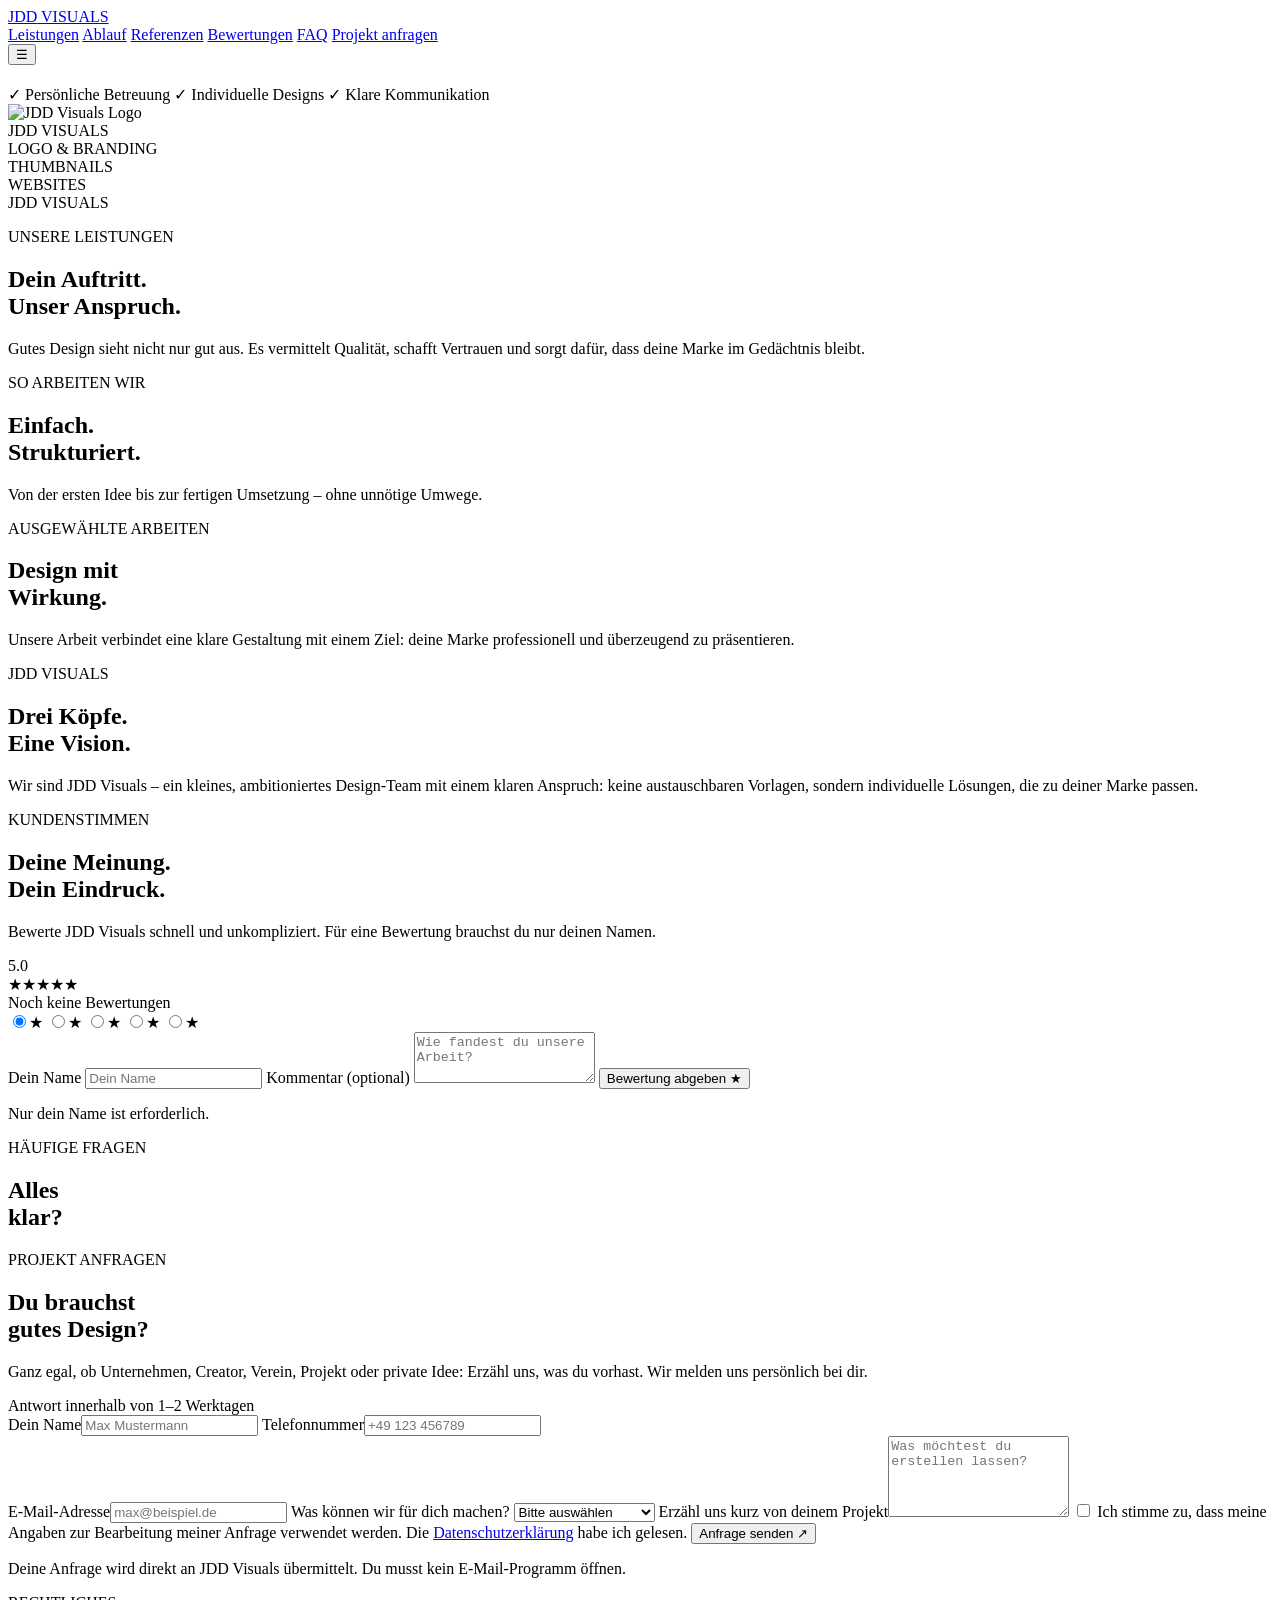
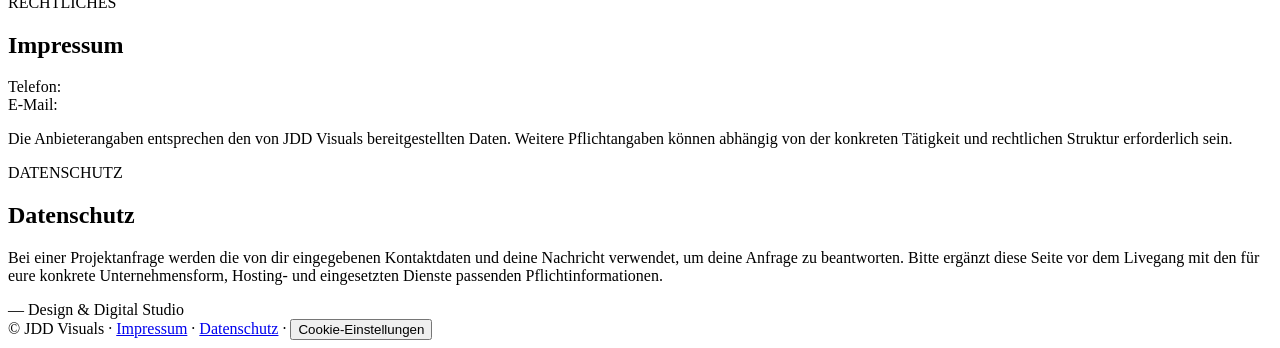
==== thanks.html @ 58c9cbb9 "Add thanks.html for project submission confirmation" ====
<!doctype html>
<html lang="de">
<head>
  <meta charset="UTF-8">
  <meta name="viewport" content="width=device-width, initial-scale=1.0">
  <meta name="description" content="JDD Visuals – Professionelles Logo-Design, Thumbnails und Websites für Marken, Unternehmen und Creator.">
  <meta name="theme-color" content="#050505">
  <title>JDD Visuals — Design, das Eindruck hinterlässt.</title>
  <link rel="preconnect" href="https://fonts.googleapis.com">
  <link rel="preconnect" href="https://fonts.gstatic.com" crossorigin>
  <link href="https://fonts.googleapis.com/css2?family=Inter:wght@400;500;600;700;800;900&display=swap" rel="stylesheet">
  <link rel="stylesheet" href="style.css">
  <link rel="icon" type="image/png" href="assets/favicon.png">
</head>
<body>
  <div class="noise"></div>

  <header class="nav">
    <a class="brand" href="#top">
      <span class="brand-mark">JDD</span>
      <span class="brand-name">VISUALS</span>
    </a>
    <nav>
      <a href="#services">Leistungen</a>
      <a href="#process">Ablauf</a>
      <a href="#work">Referenzen</a>
      <a href="#bewertungen">Bewertungen</a>
      <a href="#faq">FAQ</a>
      <a class="nav-cta" href="#contact">Projekt anfragen</a>
    </nav>
    <button class="menu" aria-label="Menü öffnen">☰</button>
  </header>

  <main id="top">
    <section class="hero">
      <div class="hero-copy">
        <div class="availability"><span></span><span id="availability"></span></div>
        <p class="eyebrow" id="heroEyebrow"></p>
        <h1 id="heroTitle"></h1>
        <p class="hero-text" id="heroText"></p>
        <div class="hero-actions">
          <a class="button primary" href="#contact" id="heroPrimary"></a>
          <a class="button ghost" href="#services" id="heroSecondary"></a>
        </div>
        <div class="trust-line">
          <span>✓ Persönliche Betreuung</span>
          <span>✓ Individuelle Designs</span>
          <span>✓ Klare Kommunikation</span>
        </div>
      </div>

      <div class="hero-art">
        <div class="art-glow"></div>
        <div class="art-ring"></div>
        <img src="assets/jdd-visuals-logo.png" alt="JDD Visuals Logo">
      </div>
    </section>

    <section class="ticker">
      <div>JDD VISUALS</div><div>LOGO & BRANDING</div><div>THUMBNAILS</div><div>WEBSITES</div><div>JDD VISUALS</div>
    </section>

    <section class="section" id="services">
      <div class="section-head">
        <div>
          <p class="eyebrow">UNSERE LEISTUNGEN</p>
          <h2>Dein Auftritt.<br><span>Unser Anspruch.</span></h2>
        </div>
        <p class="section-intro">
          Gutes Design sieht nicht nur gut aus. Es vermittelt Qualität, schafft Vertrauen
          und sorgt dafür, dass deine Marke im Gedächtnis bleibt.
        </p>
      </div>
      <div class="service-grid" id="servicesGrid"></div>
    </section>

    <section class="process section" id="process">
      <div class="section-head">
        <div>
          <p class="eyebrow">SO ARBEITEN WIR</p>
          <h2>Einfach.<br><span>Strukturiert.</span></h2>
        </div>
        <p class="section-intro">Von der ersten Idee bis zur fertigen Umsetzung – ohne unnötige Umwege.</p>
      </div>
      <div class="process-grid" id="processGrid"></div>
    </section>

    <section class="showcase" id="work">
      <div class="showcase-top">
        <div>
          <p class="eyebrow">AUSGEWÄHLTE ARBEITEN</p>
          <h2>Design mit<br><span>Wirkung.</span></h2>
        </div>
        <p>Unsere Arbeit verbindet eine klare Gestaltung mit einem Ziel: deine Marke professionell und überzeugend zu präsentieren.</p>
      </div>
      <div class="project-grid" id="projectsGrid"></div>
    </section>

    <section class="about section" id="about">
      <div class="about-card">
        <p class="eyebrow">JDD VISUALS</p>
        <h2>Drei Köpfe.<br><span>Eine Vision.</span></h2>
        <p>
          Wir sind JDD Visuals – ein kleines, ambitioniertes Design-Team mit einem klaren Anspruch:
          keine austauschbaren Vorlagen, sondern individuelle Lösungen, die zu deiner Marke passen.
        </p>
        <div class="stats" id="statsGrid"></div>
      </div>
    </section>


    <section class="reviews section" id="bewertungen">
      <div class="section-head">
        <div>
          <p class="eyebrow">KUNDENSTIMMEN</p>
          <h2>Deine Meinung.<br><span>Dein Eindruck.</span></h2>
        </div>
        <p class="section-intro">Bewerte JDD Visuals schnell und unkompliziert. Für eine Bewertung brauchst du nur deinen Namen.</p>
      </div>

      <div class="reviews-layout">
        <div class="review-summary">
          <div class="rating-big" id="ratingAverage">5.0</div>
          <div class="stars" id="ratingStars">★★★★★</div>
          <div class="rating-count" id="ratingCount">Noch keine Bewertungen</div>
        </div>

        <form class="review-form" id="reviewForm">
          <div class="review-stars" aria-label="Bewertung auswählen">
            <input type="radio" id="star5" name="rating" value="5" checked><label for="star5" title="5 Sterne">★</label>
            <input type="radio" id="star4" name="rating" value="4"><label for="star4" title="4 Sterne">★</label>
            <input type="radio" id="star3" name="rating" value="3"><label for="star3" title="3 Sterne">★</label>
            <input type="radio" id="star2" name="rating" value="2"><label for="star2" title="2 Sterne">★</label>
            <input type="radio" id="star1" name="rating" value="1"><label for="star1" title="1 Stern">★</label>
          </div>

          <label>Dein Name
            <input required name="reviewerName" type="text" maxlength="60" autocomplete="name" placeholder="Dein Name">
          </label>

          <label>Kommentar <span class="optional">(optional)</span>
            <textarea name="reviewText" maxlength="300" rows="3" placeholder="Wie fandest du unsere Arbeit?"></textarea>
          </label>

          <button class="button primary" type="submit">Bewertung abgeben <span>★</span></button>
          <p class="form-note">Nur dein Name ist erforderlich.</p>
        </form>
      </div>

      <div class="review-list" id="reviewList"></div>
    </section>

    <section class="faq section" id="faq">
      <div class="section-head">
        <div>
          <p class="eyebrow">HÄUFIGE FRAGEN</p>
          <h2>Alles<br><span>klar?</span></h2>
        </div>
      </div>
      <div class="faq-list" id="faqList"></div>
    </section>

    <section class="contact section" id="contact">
      <div class="contact-wrap">
        <div class="contact-copy">
          <div class="availability centered"><span></span><span id="availability2"></span></div>
          <p class="eyebrow">PROJEKT ANFRAGEN</p>
          <h2>Du brauchst<br><span>gutes Design?</span></h2>
          <p>Ganz egal, ob Unternehmen, Creator, Verein, Projekt oder private Idee: Erzähl uns, was du vorhast. Wir melden uns persönlich bei dir.</p>
          <div class="contact-meta">
            <span id="instagram"></span>
            <span>Antwort innerhalb von 1–2 Werktagen</span>
          </div>
        </div>

        <form class="contact-form" id="projectForm"
          action="https://formsubmit.co/hello@jdd-visuals.de"
          method="POST">
          <input type="hidden" name="_subject" value="Neue Projektanfrage – JDD Visuals">
          <input type="hidden" name="_captcha" value="true">
          <input type="hidden" name="_template" value="table">
          <input type="hidden" name="_replyto" value="">
          <input type="hidden" name="_next" value="https://dscalling.github.io/jdd-visuals/thanks.html">
          <input type="hidden" name="_autoresponse" value="Vielen Dank für deine Anfrage bei JDD Visuals! Wir haben deine Anfrage erhalten und melden uns persönlich bei dir. — JDD Visuals | Design & Digital Studio">
          <input type="hidden" name="_next" value="">

          <div class="form-row">
            <label>Dein Name<input required name="name" type="text" autocomplete="name" placeholder="Max Mustermann"></label>
            <label>Telefonnummer<input required name="phone" type="tel" autocomplete="tel" placeholder="+49 123 456789"></label>
          </div>
          <label>E-Mail-Adresse<input required name="email" type="email" autocomplete="email" placeholder="max@beispiel.de"></label>
          <label>Was können wir für dich machen?
            <select name="service" required>
              <option value="" selected disabled>Bitte auswählen</option>
              <option>Logo & Branding</option>
              <option>Thumbnail Design</option>
              <option>Website</option>
              <option>Mehrere Leistungen</option>
              <option>Etwas anderes</option>
            </select>
          </label>
          <label>Erzähl uns kurz von deinem Projekt<textarea required name="message" rows="5" placeholder="Was möchtest du erstellen lassen?"></textarea></label>
          <label class="consent"><input required type="checkbox" name="consent"> <span>Ich stimme zu, dass meine Angaben zur Bearbeitung meiner Anfrage verwendet werden. Die <a href="#datenschutz">Datenschutzerklärung</a> habe ich gelesen.</span></label>
          <button class="button primary form-submit" type="submit">Anfrage senden <span>↗</span></button>
          <p class="form-note">Deine Anfrage wird direkt an JDD Visuals übermittelt. Du musst kein E-Mail-Programm öffnen.</p>
          <p class="form-success" id="formSuccess" hidden>Vielen Dank! Deine Anfrage wurde übermittelt.</p>
        </form>
      </div>
    </section>

    <section class="legal section" id="impressum">
      <div class="legal-grid">
        <article>
          <p class="eyebrow">RECHTLICHES</p>
          <h2>Impressum</h2>
          <div class="legal-text">
            <p><strong id="legalOwner"></strong></p>
            <p id="legalAddress"></p>
            <p>Telefon: <span id="legalPhone"></span><br>E-Mail: <span id="legalEmail"></span></p>
            <p class="legal-note">Die Anbieterangaben entsprechen den von JDD Visuals bereitgestellten Daten. Weitere Pflichtangaben können abhängig von der konkreten Tätigkeit und rechtlichen Struktur erforderlich sein.</p>
          </div>
        </article>

        <article id="datenschutz">
          <p class="eyebrow">DATENSCHUTZ</p>
          <h2>Datenschutz</h2>
          <div class="legal-text">
            <p id="privacyText"></p>
            <p>Bei einer Projektanfrage werden die von dir eingegebenen Kontaktdaten und deine Nachricht verwendet, um deine Anfrage zu beantworten. Bitte ergänzt diese Seite vor dem Livegang mit den für eure konkrete Unternehmensform, Hosting- und eingesetzten Dienste passenden Pflichtinformationen.</p>
          </div>
        </article>
      </div>
    </section>
  </main>

  <footer>
    <div><strong id="footerBrand"></strong> — Design & Digital Studio</div>
    <div>© <span id="year"></span> JDD Visuals · <a href="#impressum">Impressum</a> · <a href="#datenschutz">Datenschutz</a> · <button class="footer-cookie" id="cookieSettings">Cookie-Einstellungen</button></div>
  </footer>


  <div class="cookie-banner" id="cookieBanner" role="dialog" aria-label="Cookie-Hinweis" hidden>
    <div>
      <strong>Cookies & Datenschutz</strong>
      <p id="cookieText"></p>
    </div>
    <div class="cookie-actions">
      <button class="cookie-btn secondary" id="cookieNecessary">Nur notwendige</button>
      <button class="cookie-btn primary" id="cookieAccept">Akzeptieren</button>
    </div>
  </div>
  <script src="config.js"></script>
  <script src="script.js"></script>
</body>
</html>
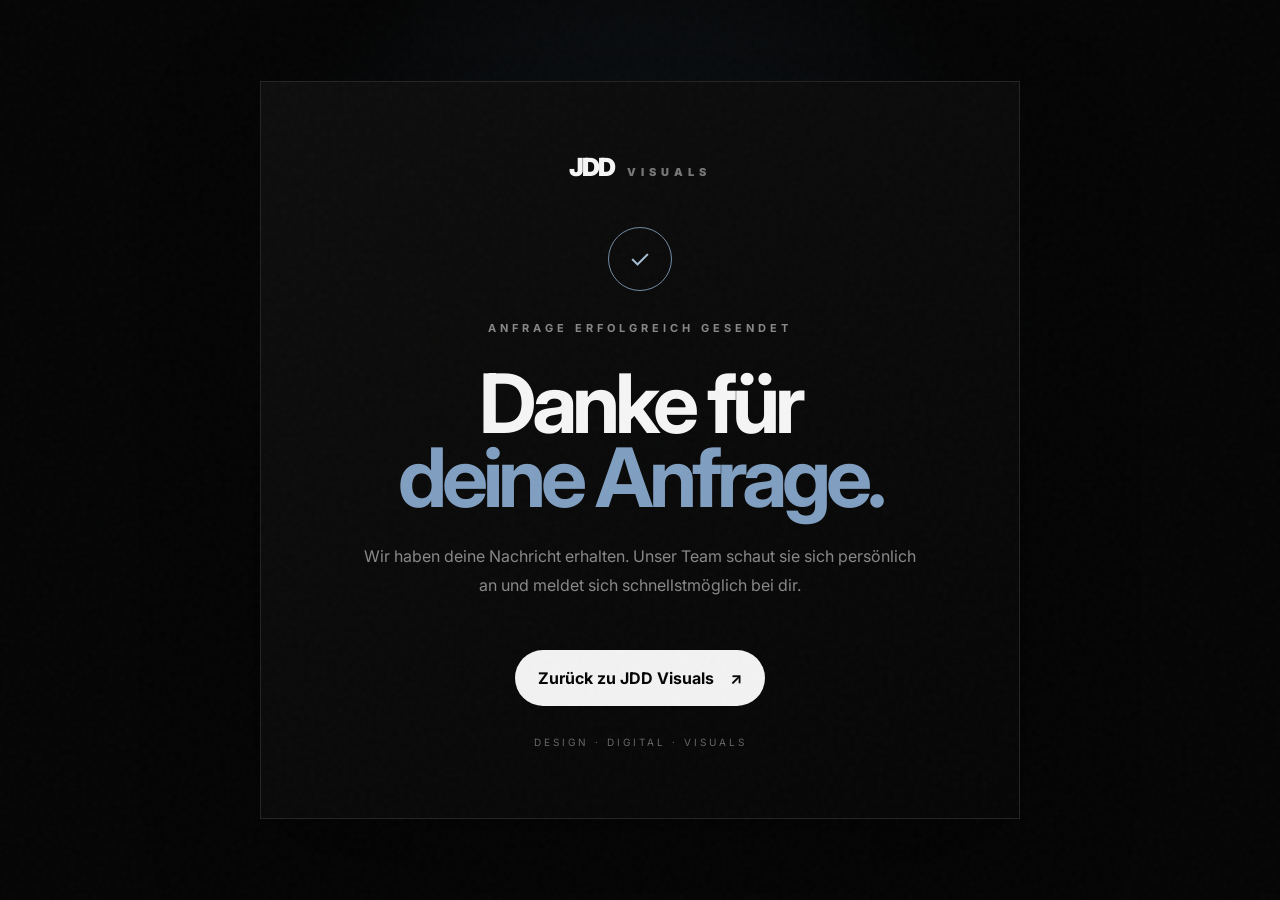
==== commit a6e7f8e9: "Add thanks.html for thank you page" ====
--- a/thanks.html
+++ b/thanks.html
@@ -3,253 +3,35 @@
 <head>
   <meta charset="UTF-8">
   <meta name="viewport" content="width=device-width, initial-scale=1.0">
-  <meta name="description" content="JDD Visuals – Professionelles Logo-Design, Thumbnails und Websites für Marken, Unternehmen und Creator.">
   <meta name="theme-color" content="#050505">
-  <title>JDD Visuals — Design, das Eindruck hinterlässt.</title>
+  <title>Vielen Dank — JDD Visuals</title>
+  <link rel="icon" type="image/png" href="assets/favicon.png">
   <link rel="preconnect" href="https://fonts.googleapis.com">
   <link rel="preconnect" href="https://fonts.gstatic.com" crossorigin>
   <link href="https://fonts.googleapis.com/css2?family=Inter:wght@400;500;600;700;800;900&display=swap" rel="stylesheet">
   <link rel="stylesheet" href="style.css">
-  <link rel="icon" type="image/png" href="assets/favicon.png">
+  <style>
+    .thanks-page{min-height:100vh;display:flex;align-items:center;justify-content:center;padding:40px;background:radial-gradient(circle at 50% 35%,rgba(65,105,145,.18),transparent 48%)}
+    .thanks-card{width:min(760px,100%);border:1px solid #242424;background:linear-gradient(145deg,#0e0e0e,#060606);padding:70px;text-align:center;box-shadow:0 35px 100px rgba(0,0,0,.45)}
+    .thanks-logo{font-size:25px;font-weight:900;letter-spacing:-2px;margin-bottom:45px}.thanks-logo span{font-size:11px;letter-spacing:5px;color:#777;margin-left:10px}
+    .thanks-check{width:64px;height:64px;border:1px solid #718ba6;border-radius:50%;display:flex;align-items:center;justify-content:center;margin:0 auto 28px;color:#a7bfd5;font-size:25px}
+    .thanks-card h1{font-size:clamp(48px,7vw,82px);line-height:.9;letter-spacing:-5px;margin:0}.thanks-card h1 span{color:#809fc1}
+    .thanks-card p{color:#888;line-height:1.8;max-width:570px;margin:28px auto}.thanks-meta{font-size:10px;letter-spacing:3px;color:#666;text-transform:uppercase;margin-top:30px}
+    @media(max-width:600px){.thanks-card{padding:45px 25px}.thanks-card h1{letter-spacing:-3px}}
+  </style>
 </head>
 <body>
   <div class="noise"></div>
-
-  <header class="nav">
-    <a class="brand" href="#top">
-      <span class="brand-mark">JDD</span>
-      <span class="brand-name">VISUALS</span>
-    </a>
-    <nav>
-      <a href="#services">Leistungen</a>
-      <a href="#process">Ablauf</a>
-      <a href="#work">Referenzen</a>
-      <a href="#bewertungen">Bewertungen</a>
-      <a href="#faq">FAQ</a>
-      <a class="nav-cta" href="#contact">Projekt anfragen</a>
-    </nav>
-    <button class="menu" aria-label="Menü öffnen">☰</button>
-  </header>
-
-  <main id="top">
-    <section class="hero">
-      <div class="hero-copy">
-        <div class="availability"><span></span><span id="availability"></span></div>
-        <p class="eyebrow" id="heroEyebrow"></p>
-        <h1 id="heroTitle"></h1>
-        <p class="hero-text" id="heroText"></p>
-        <div class="hero-actions">
-          <a class="button primary" href="#contact" id="heroPrimary"></a>
-          <a class="button ghost" href="#services" id="heroSecondary"></a>
-        </div>
-        <div class="trust-line">
-          <span>✓ Persönliche Betreuung</span>
-          <span>✓ Individuelle Designs</span>
-          <span>✓ Klare Kommunikation</span>
-        </div>
-      </div>
-
-      <div class="hero-art">
-        <div class="art-glow"></div>
-        <div class="art-ring"></div>
-        <img src="assets/jdd-visuals-logo.png" alt="JDD Visuals Logo">
-      </div>
-    </section>
-
-    <section class="ticker">
-      <div>JDD VISUALS</div><div>LOGO & BRANDING</div><div>THUMBNAILS</div><div>WEBSITES</div><div>JDD VISUALS</div>
-    </section>
-
-    <section class="section" id="services">
-      <div class="section-head">
-        <div>
-          <p class="eyebrow">UNSERE LEISTUNGEN</p>
-          <h2>Dein Auftritt.<br><span>Unser Anspruch.</span></h2>
-        </div>
-        <p class="section-intro">
-          Gutes Design sieht nicht nur gut aus. Es vermittelt Qualität, schafft Vertrauen
-          und sorgt dafür, dass deine Marke im Gedächtnis bleibt.
-        </p>
-      </div>
-      <div class="service-grid" id="servicesGrid"></div>
-    </section>
-
-    <section class="process section" id="process">
-      <div class="section-head">
-        <div>
-          <p class="eyebrow">SO ARBEITEN WIR</p>
-          <h2>Einfach.<br><span>Strukturiert.</span></h2>
-        </div>
-        <p class="section-intro">Von der ersten Idee bis zur fertigen Umsetzung – ohne unnötige Umwege.</p>
-      </div>
-      <div class="process-grid" id="processGrid"></div>
-    </section>
-
-    <section class="showcase" id="work">
-      <div class="showcase-top">
-        <div>
-          <p class="eyebrow">AUSGEWÄHLTE ARBEITEN</p>
-          <h2>Design mit<br><span>Wirkung.</span></h2>
-        </div>
-        <p>Unsere Arbeit verbindet eine klare Gestaltung mit einem Ziel: deine Marke professionell und überzeugend zu präsentieren.</p>
-      </div>
-      <div class="project-grid" id="projectsGrid"></div>
-    </section>
-
-    <section class="about section" id="about">
-      <div class="about-card">
-        <p class="eyebrow">JDD VISUALS</p>
-        <h2>Drei Köpfe.<br><span>Eine Vision.</span></h2>
-        <p>
-          Wir sind JDD Visuals – ein kleines, ambitioniertes Design-Team mit einem klaren Anspruch:
-          keine austauschbaren Vorlagen, sondern individuelle Lösungen, die zu deiner Marke passen.
-        </p>
-        <div class="stats" id="statsGrid"></div>
-      </div>
-    </section>
-
-
-    <section class="reviews section" id="bewertungen">
-      <div class="section-head">
-        <div>
-          <p class="eyebrow">KUNDENSTIMMEN</p>
-          <h2>Deine Meinung.<br><span>Dein Eindruck.</span></h2>
-        </div>
-        <p class="section-intro">Bewerte JDD Visuals schnell und unkompliziert. Für eine Bewertung brauchst du nur deinen Namen.</p>
-      </div>
-
-      <div class="reviews-layout">
-        <div class="review-summary">
-          <div class="rating-big" id="ratingAverage">5.0</div>
-          <div class="stars" id="ratingStars">★★★★★</div>
-          <div class="rating-count" id="ratingCount">Noch keine Bewertungen</div>
-        </div>
-
-        <form class="review-form" id="reviewForm">
-          <div class="review-stars" aria-label="Bewertung auswählen">
-            <input type="radio" id="star5" name="rating" value="5" checked><label for="star5" title="5 Sterne">★</label>
-            <input type="radio" id="star4" name="rating" value="4"><label for="star4" title="4 Sterne">★</label>
-            <input type="radio" id="star3" name="rating" value="3"><label for="star3" title="3 Sterne">★</label>
-            <input type="radio" id="star2" name="rating" value="2"><label for="star2" title="2 Sterne">★</label>
-            <input type="radio" id="star1" name="rating" value="1"><label for="star1" title="1 Stern">★</label>
-          </div>
-
-          <label>Dein Name
-            <input required name="reviewerName" type="text" maxlength="60" autocomplete="name" placeholder="Dein Name">
-          </label>
-
-          <label>Kommentar <span class="optional">(optional)</span>
-            <textarea name="reviewText" maxlength="300" rows="3" placeholder="Wie fandest du unsere Arbeit?"></textarea>
-          </label>
-
-          <button class="button primary" type="submit">Bewertung abgeben <span>★</span></button>
-          <p class="form-note">Nur dein Name ist erforderlich.</p>
-        </form>
-      </div>
-
-      <div class="review-list" id="reviewList"></div>
-    </section>
-
-    <section class="faq section" id="faq">
-      <div class="section-head">
-        <div>
-          <p class="eyebrow">HÄUFIGE FRAGEN</p>
-          <h2>Alles<br><span>klar?</span></h2>
-        </div>
-      </div>
-      <div class="faq-list" id="faqList"></div>
-    </section>
-
-    <section class="contact section" id="contact">
-      <div class="contact-wrap">
-        <div class="contact-copy">
-          <div class="availability centered"><span></span><span id="availability2"></span></div>
-          <p class="eyebrow">PROJEKT ANFRAGEN</p>
-          <h2>Du brauchst<br><span>gutes Design?</span></h2>
-          <p>Ganz egal, ob Unternehmen, Creator, Verein, Projekt oder private Idee: Erzähl uns, was du vorhast. Wir melden uns persönlich bei dir.</p>
-          <div class="contact-meta">
-            <span id="instagram"></span>
-            <span>Antwort innerhalb von 1–2 Werktagen</span>
-          </div>
-        </div>
-
-        <form class="contact-form" id="projectForm"
-          action="https://formsubmit.co/hello@jdd-visuals.de"
-          method="POST">
-          <input type="hidden" name="_subject" value="Neue Projektanfrage – JDD Visuals">
-          <input type="hidden" name="_captcha" value="true">
-          <input type="hidden" name="_template" value="table">
-          <input type="hidden" name="_replyto" value="">
-          <input type="hidden" name="_next" value="https://dscalling.github.io/jdd-visuals/thanks.html">
-          <input type="hidden" name="_autoresponse" value="Vielen Dank für deine Anfrage bei JDD Visuals! Wir haben deine Anfrage erhalten und melden uns persönlich bei dir. — JDD Visuals | Design & Digital Studio">
-          <input type="hidden" name="_next" value="">
-
-          <div class="form-row">
-            <label>Dein Name<input required name="name" type="text" autocomplete="name" placeholder="Max Mustermann"></label>
-            <label>Telefonnummer<input required name="phone" type="tel" autocomplete="tel" placeholder="+49 123 456789"></label>
-          </div>
-          <label>E-Mail-Adresse<input required name="email" type="email" autocomplete="email" placeholder="max@beispiel.de"></label>
-          <label>Was können wir für dich machen?
-            <select name="service" required>
-              <option value="" selected disabled>Bitte auswählen</option>
-              <option>Logo & Branding</option>
-              <option>Thumbnail Design</option>
-              <option>Website</option>
-              <option>Mehrere Leistungen</option>
-              <option>Etwas anderes</option>
-            </select>
-          </label>
-          <label>Erzähl uns kurz von deinem Projekt<textarea required name="message" rows="5" placeholder="Was möchtest du erstellen lassen?"></textarea></label>
-          <label class="consent"><input required type="checkbox" name="consent"> <span>Ich stimme zu, dass meine Angaben zur Bearbeitung meiner Anfrage verwendet werden. Die <a href="#datenschutz">Datenschutzerklärung</a> habe ich gelesen.</span></label>
-          <button class="button primary form-submit" type="submit">Anfrage senden <span>↗</span></button>
-          <p class="form-note">Deine Anfrage wird direkt an JDD Visuals übermittelt. Du musst kein E-Mail-Programm öffnen.</p>
-          <p class="form-success" id="formSuccess" hidden>Vielen Dank! Deine Anfrage wurde übermittelt.</p>
-        </form>
-      </div>
-    </section>
-
-    <section class="legal section" id="impressum">
-      <div class="legal-grid">
-        <article>
-          <p class="eyebrow">RECHTLICHES</p>
-          <h2>Impressum</h2>
-          <div class="legal-text">
-            <p><strong id="legalOwner"></strong></p>
-            <p id="legalAddress"></p>
-            <p>Telefon: <span id="legalPhone"></span><br>E-Mail: <span id="legalEmail"></span></p>
-            <p class="legal-note">Die Anbieterangaben entsprechen den von JDD Visuals bereitgestellten Daten. Weitere Pflichtangaben können abhängig von der konkreten Tätigkeit und rechtlichen Struktur erforderlich sein.</p>
-          </div>
-        </article>
-
-        <article id="datenschutz">
-          <p class="eyebrow">DATENSCHUTZ</p>
-          <h2>Datenschutz</h2>
-          <div class="legal-text">
-            <p id="privacyText"></p>
-            <p>Bei einer Projektanfrage werden die von dir eingegebenen Kontaktdaten und deine Nachricht verwendet, um deine Anfrage zu beantworten. Bitte ergänzt diese Seite vor dem Livegang mit den für eure konkrete Unternehmensform, Hosting- und eingesetzten Dienste passenden Pflichtinformationen.</p>
-          </div>
-        </article>
-      </div>
+  <main class="thanks-page">
+    <section class="thanks-card">
+      <div class="thanks-logo">JDD <span>VISUALS</span></div>
+      <div class="thanks-check">✓</div>
+      <p class="eyebrow">ANFRAGE ERFOLGREICH GESENDET</p>
+      <h1>Danke für<br><span>deine Anfrage.</span></h1>
+      <p>Wir haben deine Nachricht erhalten. Unser Team schaut sie sich persönlich an und meldet sich schnellstmöglich bei dir.</p>
+      <a class="button primary big" href="./">Zurück zu JDD Visuals <span>↗</span></a>
+      <div class="thanks-meta">Design · Digital · Visuals</div>
     </section>
   </main>
-
-  <footer>
-    <div><strong id="footerBrand"></strong> — Design & Digital Studio</div>
-    <div>© <span id="year"></span> JDD Visuals · <a href="#impressum">Impressum</a> · <a href="#datenschutz">Datenschutz</a> · <button class="footer-cookie" id="cookieSettings">Cookie-Einstellungen</button></div>
-  </footer>
-
-
-  <div class="cookie-banner" id="cookieBanner" role="dialog" aria-label="Cookie-Hinweis" hidden>
-    <div>
-      <strong>Cookies & Datenschutz</strong>
-      <p id="cookieText"></p>
-    </div>
-    <div class="cookie-actions">
-      <button class="cookie-btn secondary" id="cookieNecessary">Nur notwendige</button>
-      <button class="cookie-btn primary" id="cookieAccept">Akzeptieren</button>
-    </div>
-  </div>
-  <script src="config.js"></script>
-  <script src="script.js"></script>
 </body>
 </html>
--- a/style.css
+++ b/style.css
@@ -0,0 +1,44 @@
+*{box-sizing:border-box}
+html{scroll-behavior:smooth}
+body{margin:0;background:#050505;color:#f5f5f5;font-family:Inter,Arial,sans-serif;overflow-x:hidden}
+.noise{position:fixed;inset:0;pointer-events:none;opacity:.035;background-image:url("data:image/svg+xml,%3Csvg viewBox='0 0 180 180' xmlns='http://www.w3.org/2000/svg'%3E%3Cfilter id='n'%3E%3CfeTurbulence type='fractalNoise' baseFrequency='.9' numOctaves='4' stitchTiles='stitch'/%3E%3C/filter%3E%3Crect width='100%25' height='100%25' filter='url(%23n)' opacity='.7'/%3E%3C/svg%3E");z-index:10}
+.nav{height:82px;display:flex;align-items:center;justify-content:space-between;padding:0 6vw;border-bottom:1px solid #1a1a1a;position:sticky;top:0;background:rgba(5,5,5,.8);backdrop-filter:blur(18px);z-index:20}
+.brand{display:flex;align-items:center;gap:12px;color:white;text-decoration:none}.brand-mark{font-size:24px;font-weight:900;letter-spacing:-2px}.brand-name{font-size:12px;letter-spacing:5px;color:#888}
+.nav nav{display:flex;gap:27px;align-items:center}.nav nav a{color:#aaa;text-decoration:none;font-size:13px}.nav nav a:hover{color:#fff}.nav-cta{border:1px solid #444;padding:11px 16px;border-radius:999px;color:#fff!important}
+.menu{display:none;background:none;border:0;color:#fff;font-size:24px}
+.hero{min-height:calc(100vh - 82px);display:grid;grid-template-columns:1.05fr .95fr;align-items:center;padding:7vh 6vw;position:relative;overflow:hidden}
+.hero:before{content:"";position:absolute;width:700px;height:700px;border-radius:50%;background:radial-gradient(circle,#18324d 0%,transparent 66%);right:2%;top:5%;opacity:.3;filter:blur(30px)}
+.hero-copy{position:relative;z-index:3}.availability{display:inline-flex;align-items:center;gap:9px;color:#8c9fb3;font-size:10px;letter-spacing:2px;text-transform:uppercase;margin-bottom:30px}.availability>span:first-child{width:7px;height:7px;border-radius:50%;background:#9fb5c8;box-shadow:0 0 15px #9fb5c8}
+.eyebrow{font-size:11px;letter-spacing:4px;color:#777;margin:0 0 22px;font-weight:700}
+.hero h1,.section h2,.showcase h2,.contact h2{font-size:clamp(48px,7vw,105px);line-height:.9;letter-spacing:-5px;margin:0;font-weight:900}
+.hero h1 span,.section h2 span,.showcase h2 span,.contact h2 span{color:#809fc1}
+.hero-text{max-width:640px;color:#aaa;font-size:17px;line-height:1.75;margin:29px 0}
+.hero-actions{display:flex;gap:12px;flex-wrap:wrap}.button{display:inline-flex;align-items:center;gap:16px;padding:14px 19px;border-radius:999px;text-decoration:none;font-size:13px;font-weight:700;transition:.2s}
+.button.primary{background:#f2f2f2;color:#050505}.button.primary:hover{transform:translateY(-2px);box-shadow:0 12px 35px rgba(255,255,255,.08)}.button.ghost{border:1px solid #333;color:#fff}.button.ghost:hover{border-color:#666}
+.trust-line{display:flex;flex-wrap:wrap;gap:18px;margin-top:30px;color:#666;font-size:11px}
+.hero-art{position:relative;display:flex;align-items:center;justify-content:center;z-index:2}.hero-art img{width:min(640px,96%);filter:drop-shadow(0 35px 65px rgba(0,0,0,.8));position:relative;z-index:2}
+.art-glow{position:absolute;width:65%;aspect-ratio:1;background:radial-gradient(circle,rgba(70,120,180,.24),transparent 67%);filter:blur(35px)}.art-ring{position:absolute;width:72%;aspect-ratio:1;border:1px solid rgba(130,160,190,.12);border-radius:50%}
+.ticker{border-top:1px solid #1b1b1b;border-bottom:1px solid #1b1b1b;display:flex;justify-content:space-around;gap:20px;padding:18px 5vw;color:#777;font-size:10px;letter-spacing:4px;white-space:nowrap}
+.section{padding:130px 6vw}.section-head,.showcase-top{display:flex;justify-content:space-between;gap:60px;align-items:end}.section-intro,.showcase-top>p{max-width:440px;color:#888;line-height:1.75;font-size:14px}
+.service-grid{display:grid;grid-template-columns:repeat(3,1fr);gap:14px;margin-top:65px}.service{border:1px solid #1c1c1c;padding:30px;min-height:290px;display:flex;flex-direction:column;justify-content:space-between;background:linear-gradient(145deg,#0a0a0a,#050505);transition:.25s}
+.service:hover{border-color:#4b6075;transform:translateY(-5px)}.service-num{color:#667f99;font-size:12px}.service h3{font-size:25px;letter-spacing:-.8px;margin:0 0 12px}.service p{color:#777;line-height:1.7;font-size:13px;margin:0}
+.process{background:#070707;border-top:1px solid #151515;border-bottom:1px solid #151515}.process-grid{display:grid;grid-template-columns:repeat(4,1fr);margin-top:65px}.step{padding:28px;border-left:1px solid #222}.step:first-child{border-left:0}.step-num{font-size:11px;color:#718ba6;letter-spacing:2px}.step h3{font-size:18px;margin:35px 0 10px}.step p{font-size:13px;line-height:1.7;color:#777;margin:0}
+.showcase{padding:130px 6vw;background:#080808;border-bottom:1px solid #151515}.project-grid{display:grid;grid-template-columns:repeat(3,1fr);gap:14px;margin-top:65px}.project{min-height:380px;border:1px solid #1d1d1d;padding:28px;display:flex;flex-direction:column;justify-content:flex-end;position:relative;overflow:hidden;background:radial-gradient(circle at 70% 25%,rgba(80,110,140,.2),transparent 35%),linear-gradient(145deg,#111,#050505)}
+.project:before{content:"";position:absolute;inset:20px;border:1px solid #222;transform:rotate(-5deg);transition:.3s}.project:hover:before{transform:rotate(0)}.project h3,.project p,.project .tag{position:relative}.project h3{font-size:28px;margin:0 0 8px}.project p{color:#777;line-height:1.6;font-size:13px;max-width:300px}.tag{font-size:10px;letter-spacing:3px;color:#718ba6;margin-bottom:15px}
+.about{background:#050505}.about-card{max-width:1000px;border:1px solid #1c1c1c;padding:70px;background:radial-gradient(circle at 80% 20%,rgba(65,105,145,.14),transparent 40%)}.about-card>p:not(.eyebrow){color:#888;line-height:1.8;max-width:700px;margin-top:30px}
+.stats{display:grid;grid-template-columns:repeat(3,1fr);border-top:1px solid #222;margin-top:55px;padding-top:30px;gap:20px}.stat strong{font-size:28px}.stat span{display:block;color:#666;font-size:10px;letter-spacing:3px;margin-top:6px}
+.faq-list{max-width:900px;margin:55px auto 0}.faq-item{border-top:1px solid #222;padding:24px 0}.faq-question{display:flex;justify-content:space-between;gap:20px;font-weight:700}.faq-answer{color:#777;line-height:1.7;font-size:13px;max-width:760px;margin:12px 0 0}
+.contact{min-height:75vh;display:flex;align-items:center;justify-content:center;text-align:center;background:radial-gradient(circle at 50% 30%,rgba(60,90,120,.16),transparent 50%)}.contact-inner{max-width:920px}.centered{justify-content:center}.contact-inner>p:not(.eyebrow):not(.availability){color:#888;line-height:1.75;max-width:650px;margin:28px auto 0}.button.big{font-size:16px;padding:18px 23px;margin-top:22px}.contact-meta{display:flex;justify-content:center;gap:28px;color:#666;font-size:11px;margin-top:30px}
+footer{display:flex;justify-content:space-between;padding:28px 6vw;border-top:1px solid #1b1b1b;color:#555;font-size:11px}
+@media(max-width:900px){.nav nav{display:none}.menu{display:block}.hero{grid-template-columns:1fr;padding-top:55px}.hero-art{order:-1}.hero-art img{width:80%}.hero h1,.section h2,.showcase h2,.contact h2{letter-spacing:-3px}.section-head,.showcase-top{display:block}.section-intro,.showcase-top>p{margin-top:25px}.service-grid,.project-grid{grid-template-columns:1fr}.process-grid{grid-template-columns:1fr 1fr}.step{border-left:0;border-top:1px solid #222}.step:first-child,.step:nth-child(2){border-top:0}.ticker{overflow:hidden;justify-content:flex-start}.section,.showcase{padding:90px 6vw}.about-card{padding:40px 25px}.stats{grid-template-columns:1fr}.contact{min-height:70vh}footer{display:block;line-height:2}}
+@media(max-width:560px){.process-grid{grid-template-columns:1fr}.trust-line{display:grid;gap:10px}.hero-text{font-size:15px}.nav{padding:0 5vw}}
+
+.contact-wrap{width:100%;max-width:1250px;display:grid;grid-template-columns:.85fr 1.15fr;gap:80px;align-items:start}.contact-copy{text-align:left}.contact-copy .centered{justify-content:flex-start}.contact-inner{max-width:none}
+.contact-form{border:1px solid #202020;background:linear-gradient(145deg,#0d0d0d,#070707);padding:34px;text-align:left;box-shadow:0 30px 80px rgba(0,0,0,.3)}.form-row{display:grid;grid-template-columns:1fr 1fr;gap:14px}
+.contact-form label{display:block;color:#aaa;font-size:11px;letter-spacing:.5px;margin-bottom:17px}.contact-form input,.contact-form textarea,.contact-form select{width:100%;margin-top:8px;background:#080808;border:1px solid #292929;color:#f5f5f5;padding:14px 15px;border-radius:3px;font:inherit;font-size:13px;outline:none}.contact-form textarea{resize:vertical;min-height:130px}.contact-form input:focus,.contact-form textarea:focus,.contact-form select:focus{border-color:#718ba6}.consent{display:flex!important;gap:9px;align-items:flex-start;line-height:1.5;color:#666!important;letter-spacing:0!important}.consent input{width:auto;margin:2px 0 0}.consent a{color:#9bb0c4}.form-submit{border:0;cursor:pointer;width:100%;justify-content:center}.form-note,.form-success{font-size:10px;color:#555;line-height:1.5;margin:13px 0 0}.form-success{color:#91a9bf}.legal{border-top:1px solid #151515}.legal-grid{display:grid;grid-template-columns:1fr 1fr;gap:70px}.legal-grid h2{font-size:clamp(42px,5vw,72px)}.legal-text{color:#777;line-height:1.8;font-size:13px;max-width:600px;margin-top:28px}.legal-text p{margin:0 0 18px}.legal-note{border-left:2px solid #526b82;padding-left:15px}.legal-text code{color:#aaa}.faq-item{cursor:pointer}.faq-answer{transition:opacity .2s}.faq-item.open .faq-question{color:#fff}.cookie-banner{position:fixed;left:25px;right:25px;bottom:25px;z-index:100;display:flex;align-items:center;justify-content:space-between;gap:30px;padding:20px 22px;background:rgba(12,12,12,.96);border:1px solid #333;box-shadow:0 20px 70px rgba(0,0,0,.6);backdrop-filter:blur(18px)}.cookie-banner[hidden]{display:none}.cookie-banner strong{font-size:13px}.cookie-banner p{color:#777;font-size:11px;line-height:1.5;max-width:700px;margin:7px 0 0}.cookie-actions{display:flex;gap:8px;flex-shrink:0}.cookie-btn{padding:11px 15px;border-radius:999px;font:inherit;font-size:11px;cursor:pointer}.cookie-btn.primary{border:1px solid #eee;background:#eee;color:#050505}.cookie-btn.secondary{border:1px solid #444;background:transparent;color:#ddd}.footer-cookie{background:none;border:0;color:#666;cursor:pointer;font:inherit;font-size:inherit;padding:0}.footer-cookie:hover{color:#fff}
+@media(max-width:900px){.contact-wrap{grid-template-columns:1fr;gap:45px}.contact-copy{text-align:left}.legal-grid{grid-template-columns:1fr;gap:50px}.cookie-banner{left:12px;right:12px;bottom:12px;display:block}.cookie-actions{margin-top:15px}}
+@media(max-width:560px){.form-row{grid-template-columns:1fr}.contact-form{padding:23px}}
+
+.reviews{background:#070707;border-top:1px solid #151515;border-bottom:1px solid #151515}.reviews-layout{display:grid;grid-template-columns:.7fr 1.3fr;gap:30px;margin-top:60px}.review-summary{border:1px solid #202020;background:linear-gradient(145deg,#101010,#070707);padding:35px;display:flex;flex-direction:column;justify-content:center;min-height:300px}.rating-big{font-size:76px;font-weight:900;letter-spacing:-5px}.stars,.review-card-stars{color:#a7bfd5;letter-spacing:3px}.rating-count{color:#666;font-size:11px;margin-top:12px}.review-form{border:1px solid #202020;background:#0a0a0a;padding:32px}.review-form label{display:block;color:#aaa;font-size:11px;margin-bottom:17px}.review-form input,.review-form textarea{width:100%;margin-top:8px;background:#080808;border:1px solid #292929;color:#f5f5f5;padding:14px 15px;border-radius:3px;font:inherit;font-size:13px;outline:none}.review-form input:focus,.review-form textarea:focus{border-color:#718ba6}.review-form textarea{resize:vertical}.optional{color:#555}.review-stars{display:flex;flex-direction:row-reverse;justify-content:flex-end;gap:2px;margin-bottom:23px}.review-stars input{position:absolute;opacity:0;pointer-events:none}.review-stars label{font-size:31px;color:#333;cursor:pointer;line-height:1}.review-stars label:hover,.review-stars label:hover~label,.review-stars input:checked~label{color:#a7bfd5}.review-list{display:grid;grid-template-columns:repeat(3,1fr);gap:14px;margin-top:20px}.review-card{border:1px solid #1e1e1e;padding:23px;background:#090909;min-height:120px}.review-card-top{display:flex;justify-content:space-between;align-items:center;gap:15px}.review-card-top strong{font-size:13px}.review-card-stars{font-size:11px;letter-spacing:1px}.review-card p{color:#777;font-size:12px;line-height:1.6;margin:15px 0 0}.review-empty{grid-column:1/-1;border:1px dashed #242424;padding:25px;text-align:center;color:#666}.review-empty span{font-size:25px;color:#7089a0}.review-empty p{margin:8px 0 0;font-size:12px}
+@media(max-width:900px){.reviews-layout{grid-template-columns:1fr}.review-list{grid-template-columns:1fr 1fr}}
+@media(max-width:560px){.review-list{grid-template-columns:1fr}.review-summary{min-height:220px}}
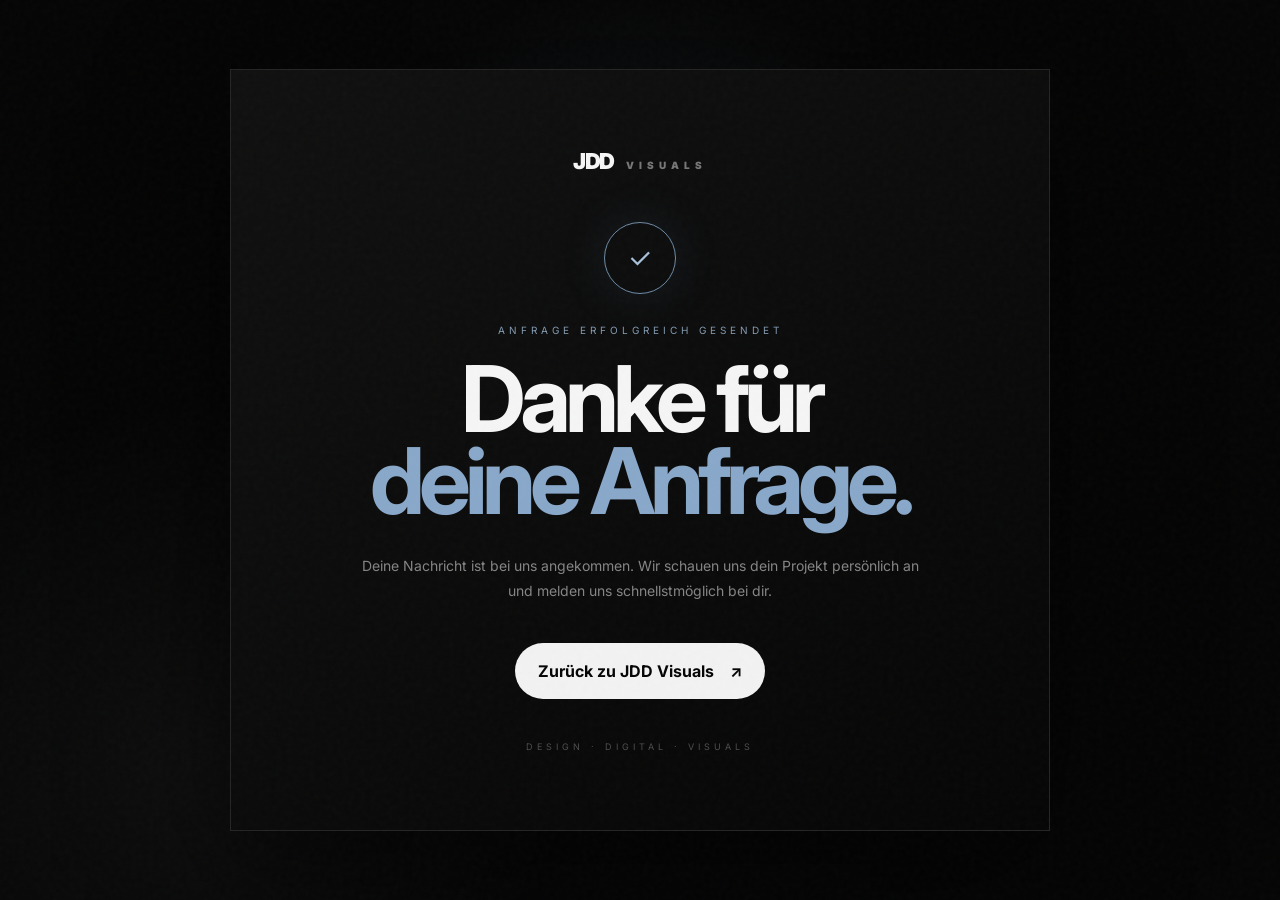
==== commit ebf6ae4c: "Add files via upload" ====
--- a/thanks.html
+++ b/thanks.html
@@ -4,31 +4,41 @@
   <meta charset="UTF-8">
   <meta name="viewport" content="width=device-width, initial-scale=1.0">
   <meta name="theme-color" content="#050505">
-  <title>Vielen Dank — JDD Visuals</title>
+  <meta name="description" content="Vielen Dank für deine Anfrage bei JDD Visuals.">
+  <title>Danke für deine Anfrage — JDD Visuals</title>
   <link rel="icon" type="image/png" href="assets/favicon.png">
   <link rel="preconnect" href="https://fonts.googleapis.com">
   <link rel="preconnect" href="https://fonts.gstatic.com" crossorigin>
   <link href="https://fonts.googleapis.com/css2?family=Inter:wght@400;500;600;700;800;900&display=swap" rel="stylesheet">
   <link rel="stylesheet" href="style.css">
   <style>
-    .thanks-page{min-height:100vh;display:flex;align-items:center;justify-content:center;padding:40px;background:radial-gradient(circle at 50% 35%,rgba(65,105,145,.18),transparent 48%)}
-    .thanks-card{width:min(760px,100%);border:1px solid #242424;background:linear-gradient(145deg,#0e0e0e,#060606);padding:70px;text-align:center;box-shadow:0 35px 100px rgba(0,0,0,.45)}
-    .thanks-logo{font-size:25px;font-weight:900;letter-spacing:-2px;margin-bottom:45px}.thanks-logo span{font-size:11px;letter-spacing:5px;color:#777;margin-left:10px}
-    .thanks-check{width:64px;height:64px;border:1px solid #718ba6;border-radius:50%;display:flex;align-items:center;justify-content:center;margin:0 auto 28px;color:#a7bfd5;font-size:25px}
-    .thanks-card h1{font-size:clamp(48px,7vw,82px);line-height:.9;letter-spacing:-5px;margin:0}.thanks-card h1 span{color:#809fc1}
-    .thanks-card p{color:#888;line-height:1.8;max-width:570px;margin:28px auto}.thanks-meta{font-size:10px;letter-spacing:3px;color:#666;text-transform:uppercase;margin-top:30px}
-    @media(max-width:600px){.thanks-card{padding:45px 25px}.thanks-card h1{letter-spacing:-3px}}
+    body{overflow-x:hidden}
+    .thanks-page{min-height:100vh;display:grid;place-items:center;padding:30px;background:
+      radial-gradient(circle at 50% 35%,rgba(101,137,171,.16),transparent 38%),
+      radial-gradient(circle at 15% 85%,rgba(255,255,255,.04),transparent 28%),#050505}
+    .thanks-card{position:relative;width:min(820px,100%);padding:clamp(42px,7vw,78px);border:1px solid #252525;background:linear-gradient(145deg,rgba(17,17,17,.96),rgba(6,6,6,.98));text-align:center;box-shadow:0 40px 120px rgba(0,0,0,.55);overflow:hidden}
+    .thanks-card:before{content:"";position:absolute;inset:-40% 20% auto;height:280px;background:radial-gradient(circle,rgba(121,156,190,.12),transparent 68%);pointer-events:none}
+    .thanks-brand{position:relative;font-size:22px;font-weight:900;letter-spacing:-1.5px;margin-bottom:48px}
+    .thanks-brand span{font-size:10px;letter-spacing:5px;color:#777;margin-left:10px}
+    .thanks-icon{position:relative;width:72px;height:72px;margin:0 auto 30px;border:1px solid #6f8ca8;border-radius:50%;display:grid;place-items:center;color:#a8c1d9;font-size:28px;box-shadow:0 0 50px rgba(91,126,160,.14)}
+    .thanks-eyebrow{position:relative;color:#849bb1;font-size:10px;letter-spacing:4px;text-transform:uppercase;margin-bottom:22px}
+    .thanks-card h1{position:relative;margin:0;font-size:clamp(48px,8vw,92px);line-height:.9;letter-spacing:-6px}
+    .thanks-card h1 span{color:#89a8ca}
+    .thanks-card p{position:relative;max-width:570px;margin:30px auto;color:#858585;font-size:14px;line-height:1.8}
+    .thanks-card .button{position:relative;margin-top:10px}
+    .thanks-meta{position:relative;margin-top:42px;color:#4e4e4e;font-size:9px;letter-spacing:4px;text-transform:uppercase}
+    @media(max-width:600px){.thanks-card h1{letter-spacing:-3px}.thanks-card{padding:42px 24px}.thanks-brand{margin-bottom:38px}}
   </style>
 </head>
 <body>
   <div class="noise"></div>
   <main class="thanks-page">
     <section class="thanks-card">
-      <div class="thanks-logo">JDD <span>VISUALS</span></div>
-      <div class="thanks-check">✓</div>
-      <p class="eyebrow">ANFRAGE ERFOLGREICH GESENDET</p>
+      <div class="thanks-brand">JDD <span>VISUALS</span></div>
+      <div class="thanks-icon">✓</div>
+      <div class="thanks-eyebrow">Anfrage erfolgreich gesendet</div>
       <h1>Danke für<br><span>deine Anfrage.</span></h1>
-      <p>Wir haben deine Nachricht erhalten. Unser Team schaut sie sich persönlich an und meldet sich schnellstmöglich bei dir.</p>
+      <p>Deine Nachricht ist bei uns angekommen. Wir schauen uns dein Projekt persönlich an und melden uns schnellstmöglich bei dir.</p>
       <a class="button primary big" href="./">Zurück zu JDD Visuals <span>↗</span></a>
       <div class="thanks-meta">Design · Digital · Visuals</div>
     </section>
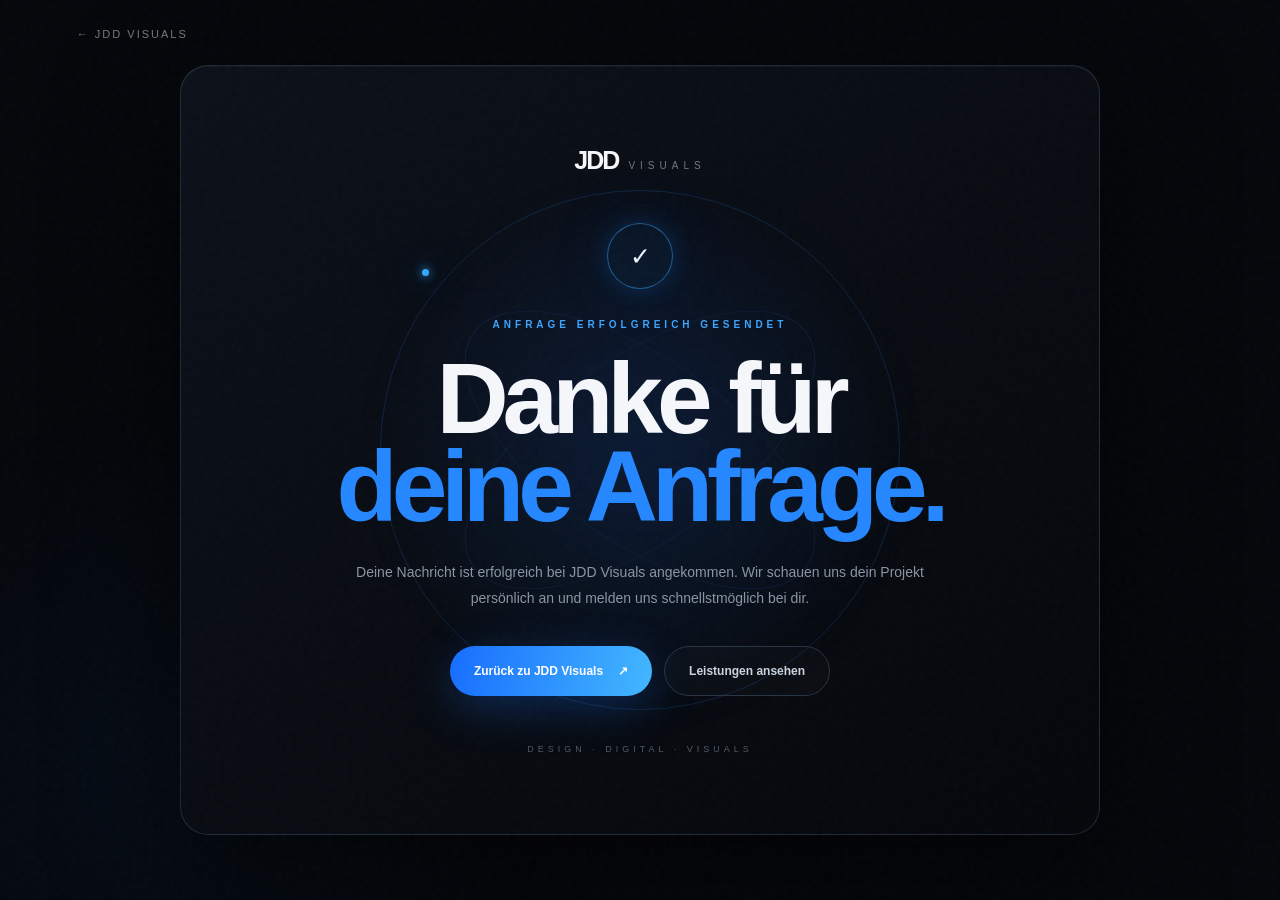
==== commit c084a653: "Add files via upload" ====
--- a/thanks.html
+++ b/thanks.html
@@ -3,45 +3,333 @@
 <head>
   <meta charset="UTF-8">
   <meta name="viewport" content="width=device-width, initial-scale=1.0">
-  <meta name="theme-color" content="#050505">
+  <meta name="theme-color" content="#05070b">
   <meta name="description" content="Vielen Dank für deine Anfrage bei JDD Visuals.">
   <title>Danke für deine Anfrage — JDD Visuals</title>
   <link rel="icon" type="image/png" href="assets/favicon.png">
-  <link rel="preconnect" href="https://fonts.googleapis.com">
-  <link rel="preconnect" href="https://fonts.gstatic.com" crossorigin>
-  <link href="https://fonts.googleapis.com/css2?family=Inter:wght@400;500;600;700;800;900&display=swap" rel="stylesheet">
-  <link rel="stylesheet" href="style.css">
+
   <style>
-    body{overflow-x:hidden}
-    .thanks-page{min-height:100vh;display:grid;place-items:center;padding:30px;background:
-      radial-gradient(circle at 50% 35%,rgba(101,137,171,.16),transparent 38%),
-      radial-gradient(circle at 15% 85%,rgba(255,255,255,.04),transparent 28%),#050505}
-    .thanks-card{position:relative;width:min(820px,100%);padding:clamp(42px,7vw,78px);border:1px solid #252525;background:linear-gradient(145deg,rgba(17,17,17,.96),rgba(6,6,6,.98));text-align:center;box-shadow:0 40px 120px rgba(0,0,0,.55);overflow:hidden}
-    .thanks-card:before{content:"";position:absolute;inset:-40% 20% auto;height:280px;background:radial-gradient(circle,rgba(121,156,190,.12),transparent 68%);pointer-events:none}
-    .thanks-brand{position:relative;font-size:22px;font-weight:900;letter-spacing:-1.5px;margin-bottom:48px}
-    .thanks-brand span{font-size:10px;letter-spacing:5px;color:#777;margin-left:10px}
-    .thanks-icon{position:relative;width:72px;height:72px;margin:0 auto 30px;border:1px solid #6f8ca8;border-radius:50%;display:grid;place-items:center;color:#a8c1d9;font-size:28px;box-shadow:0 0 50px rgba(91,126,160,.14)}
-    .thanks-eyebrow{position:relative;color:#849bb1;font-size:10px;letter-spacing:4px;text-transform:uppercase;margin-bottom:22px}
-    .thanks-card h1{position:relative;margin:0;font-size:clamp(48px,8vw,92px);line-height:.9;letter-spacing:-6px}
-    .thanks-card h1 span{color:#89a8ca}
-    .thanks-card p{position:relative;max-width:570px;margin:30px auto;color:#858585;font-size:14px;line-height:1.8}
-    .thanks-card .button{position:relative;margin-top:10px}
-    .thanks-meta{position:relative;margin-top:42px;color:#4e4e4e;font-size:9px;letter-spacing:4px;text-transform:uppercase}
-    @media(max-width:600px){.thanks-card h1{letter-spacing:-3px}.thanks-card{padding:42px 24px}.thanks-brand{margin-bottom:38px}}
+    *{box-sizing:border-box}
+    html{scroll-behavior:smooth}
+    body{
+      margin:0;
+      min-height:100vh;
+      overflow-x:hidden;
+      background:#05070b;
+      color:#f5f7fb;
+      font-family:Inter,Arial,Helvetica,sans-serif;
+    }
+
+    body:before{
+      content:"";
+      position:fixed;
+      inset:0;
+      pointer-events:none;
+      background:
+        radial-gradient(circle at 50% 42%,rgba(31,111,255,.13),transparent 34%),
+        radial-gradient(circle at 15% 85%,rgba(30,100,180,.08),transparent 28%);
+      z-index:0;
+    }
+
+    .noise{
+      position:fixed;
+      inset:0;
+      pointer-events:none;
+      opacity:.035;
+      z-index:20;
+      background-image:url("data:image/svg+xml,%3Csvg viewBox='0 0 180 180' xmlns='http://www.w3.org/2000/svg'%3E%3Cfilter id='n'%3E%3CfeTurbulence type='fractalNoise' baseFrequency='.9' numOctaves='4' stitchTiles='stitch'/%3E%3C/filter%3E%3Crect width='100%25' height='100%25' filter='url(%23n)' opacity='.7'/%3E%3C/svg%3E");
+    }
+
+    .page{
+      position:relative;
+      z-index:1;
+      min-height:100vh;
+      display:grid;
+      place-items:center;
+      padding:40px 20px;
+    }
+
+    .back{
+      position:fixed;
+      top:28px;
+      left:6vw;
+      z-index:10;
+      color:#777;
+      text-decoration:none;
+      font-size:11px;
+      letter-spacing:2px;
+      text-transform:uppercase;
+      transition:.25s ease;
+    }
+    .back:hover{color:#fff;transform:translateX(-3px)}
+
+    .card{
+      position:relative;
+      width:min(920px,100%);
+      min-height:620px;
+      display:flex;
+      flex-direction:column;
+      justify-content:center;
+      align-items:center;
+      text-align:center;
+      padding:80px clamp(25px,7vw,90px);
+      overflow:hidden;
+      border:1px solid rgba(89,123,157,.28);
+      border-radius:28px;
+      background:
+        linear-gradient(145deg,rgba(13,18,27,.94),rgba(5,7,11,.98));
+      box-shadow:
+        0 40px 120px rgba(0,0,0,.65),
+        inset 0 1px 0 rgba(255,255,255,.035);
+    }
+
+    .card:before{
+      content:"";
+      position:absolute;
+      width:620px;
+      height:620px;
+      border-radius:50%;
+      left:50%;
+      top:50%;
+      transform:translate(-50%,-50%);
+      background:radial-gradient(circle,rgba(27,119,255,.14),transparent 62%);
+      filter:blur(20px);
+      pointer-events:none;
+    }
+
+    .orb{
+      position:absolute;
+      width:520px;
+      height:520px;
+      border:1px solid rgba(49,132,255,.18);
+      border-radius:50%;
+      pointer-events:none;
+      animation:spin 18s linear infinite;
+    }
+
+    .orb:before,
+    .orb:after{
+      content:"";
+      position:absolute;
+      inset:55px;
+      border:1px solid rgba(49,132,255,.13);
+      border-radius:50%;
+      transform:rotate(55deg) scaleX(.45);
+    }
+
+    .orb:after{
+      transform:rotate(-55deg) scaleX(.45);
+    }
+
+    .orb-dot{
+      position:absolute;
+      top:15%;
+      left:8%;
+      width:7px;
+      height:7px;
+      border-radius:50%;
+      background:#35a7ff;
+      box-shadow:0 0 10px #35a7ff,0 0 30px #1687ff,0 0 70px rgba(24,135,255,.8);
+    }
+
+    .brand{
+      position:relative;
+      z-index:2;
+      display:flex;
+      align-items:baseline;
+      gap:10px;
+      margin-bottom:48px;
+    }
+
+    .brand strong{
+      font-size:25px;
+      font-weight:900;
+      letter-spacing:-2px;
+    }
+
+    .brand span{
+      color:#6f7885;
+      font-size:10px;
+      letter-spacing:5px;
+    }
+
+    .eyebrow{
+      position:relative;
+      z-index:2;
+      color:#3ca5ff;
+      font-size:10px;
+      font-weight:700;
+      letter-spacing:4px;
+      text-transform:uppercase;
+      margin-bottom:24px;
+    }
+
+    .check{
+      position:relative;
+      z-index:2;
+      width:66px;
+      height:66px;
+      display:grid;
+      place-items:center;
+      margin-bottom:30px;
+      border:1px solid rgba(54,160,255,.5);
+      border-radius:50%;
+      color:#eaf5ff;
+      font-size:25px;
+      background:rgba(20,100,180,.08);
+      box-shadow:
+        0 0 25px rgba(30,130,255,.2),
+        0 0 70px rgba(30,130,255,.1);
+      animation:pulse 2.5s ease-in-out infinite;
+    }
+
+    h1{
+      position:relative;
+      z-index:2;
+      margin:0;
+      max-width:780px;
+      font-size:clamp(52px,8vw,100px);
+      line-height:.88;
+      letter-spacing:-6px;
+      font-weight:900;
+    }
+
+    h1 span{color:#2587ff}
+
+    .text{
+      position:relative;
+      z-index:2;
+      max-width:600px;
+      margin:30px auto 0;
+      color:#8a95a3;
+      font-size:14px;
+      line-height:1.8;
+    }
+
+    .actions{
+      position:relative;
+      z-index:2;
+      display:flex;
+      gap:12px;
+      flex-wrap:wrap;
+      justify-content:center;
+      margin-top:35px;
+    }
+
+    .button{
+      display:inline-flex;
+      align-items:center;
+      justify-content:center;
+      gap:15px;
+      min-height:50px;
+      padding:14px 24px;
+      border-radius:999px;
+      text-decoration:none;
+      font-size:12px;
+      font-weight:800;
+      transition:.25s ease;
+    }
+
+    .button.primary{
+      color:#fff;
+      background:linear-gradient(100deg,#176dff,#42b8ff);
+      box-shadow:0 12px 45px rgba(25,120,255,.28);
+    }
+
+    .button.primary:hover{
+      transform:translateY(-3px);
+      box-shadow:0 18px 55px rgba(25,120,255,.42);
+    }
+
+    .button.ghost{
+      color:#cbd4df;
+      border:1px solid #283443;
+      background:rgba(255,255,255,.015);
+    }
+
+    .button.ghost:hover{
+      color:#fff;
+      border-color:#49627c;
+      transform:translateY(-3px);
+    }
+
+    .meta{
+      position:relative;
+      z-index:2;
+      margin-top:48px;
+      color:#4f5a67;
+      font-size:9px;
+      letter-spacing:4px;
+      text-transform:uppercase;
+    }
+
+    @keyframes spin{to{transform:rotate(360deg)}}
+    @keyframes pulse{
+      0%,100%{box-shadow:0 0 25px rgba(30,130,255,.18),0 0 70px rgba(30,130,255,.08)}
+      50%{box-shadow:0 0 35px rgba(30,130,255,.35),0 0 90px rgba(30,130,255,.16)}
+    }
+
+    @media(max-width:600px){
+      .page{padding:22px 14px}
+      .back{position:absolute;top:20px;left:20px}
+      .card{
+        min-height:calc(100vh - 44px);
+        border-radius:22px;
+        padding:70px 22px 50px;
+      }
+      .orb{width:390px;height:390px}
+      .brand{margin-bottom:40px}
+      h1{letter-spacing:-3.5px}
+      .text{font-size:13px}
+      .actions{width:100%;flex-direction:column}
+      .button{width:100%}
+      .meta{margin-top:35px}
+    }
+
+    @media(prefers-reduced-motion:reduce){
+      .orb,.check{animation:none}
+      *{scroll-behavior:auto!important}
+    }
   </style>
 </head>
+
 <body>
   <div class="noise"></div>
-  <main class="thanks-page">
-    <section class="thanks-card">
-      <div class="thanks-brand">JDD <span>VISUALS</span></div>
-      <div class="thanks-icon">✓</div>
-      <div class="thanks-eyebrow">Anfrage erfolgreich gesendet</div>
+
+  <main class="page">
+    <a class="back" href="./">← JDD Visuals</a>
+
+    <section class="card">
+      <div class="orb"><span class="orb-dot"></span></div>
+
+      <div class="brand">
+        <strong>JDD</strong>
+        <span>VISUALS</span>
+      </div>
+
+      <div class="check">✓</div>
+
+      <div class="eyebrow">Anfrage erfolgreich gesendet</div>
+
       <h1>Danke für<br><span>deine Anfrage.</span></h1>
-      <p>Deine Nachricht ist bei uns angekommen. Wir schauen uns dein Projekt persönlich an und melden uns schnellstmöglich bei dir.</p>
-      <a class="button primary big" href="./">Zurück zu JDD Visuals <span>↗</span></a>
-      <div class="thanks-meta">Design · Digital · Visuals</div>
+
+      <p class="text">
+        Deine Nachricht ist erfolgreich bei JDD Visuals angekommen.
+        Wir schauen uns dein Projekt persönlich an und melden uns
+        schnellstmöglich bei dir.
+      </p>
+
+      <div class="actions">
+        <a class="button primary" href="./">
+          Zurück zu JDD Visuals <span>↗</span>
+        </a>
+        <a class="button ghost" href="./#services">
+          Leistungen ansehen
+        </a>
+      </div>
+
+      <div class="meta">Design · Digital · Visuals</div>
     </section>
   </main>
 </body>
-</html>
+</html>
